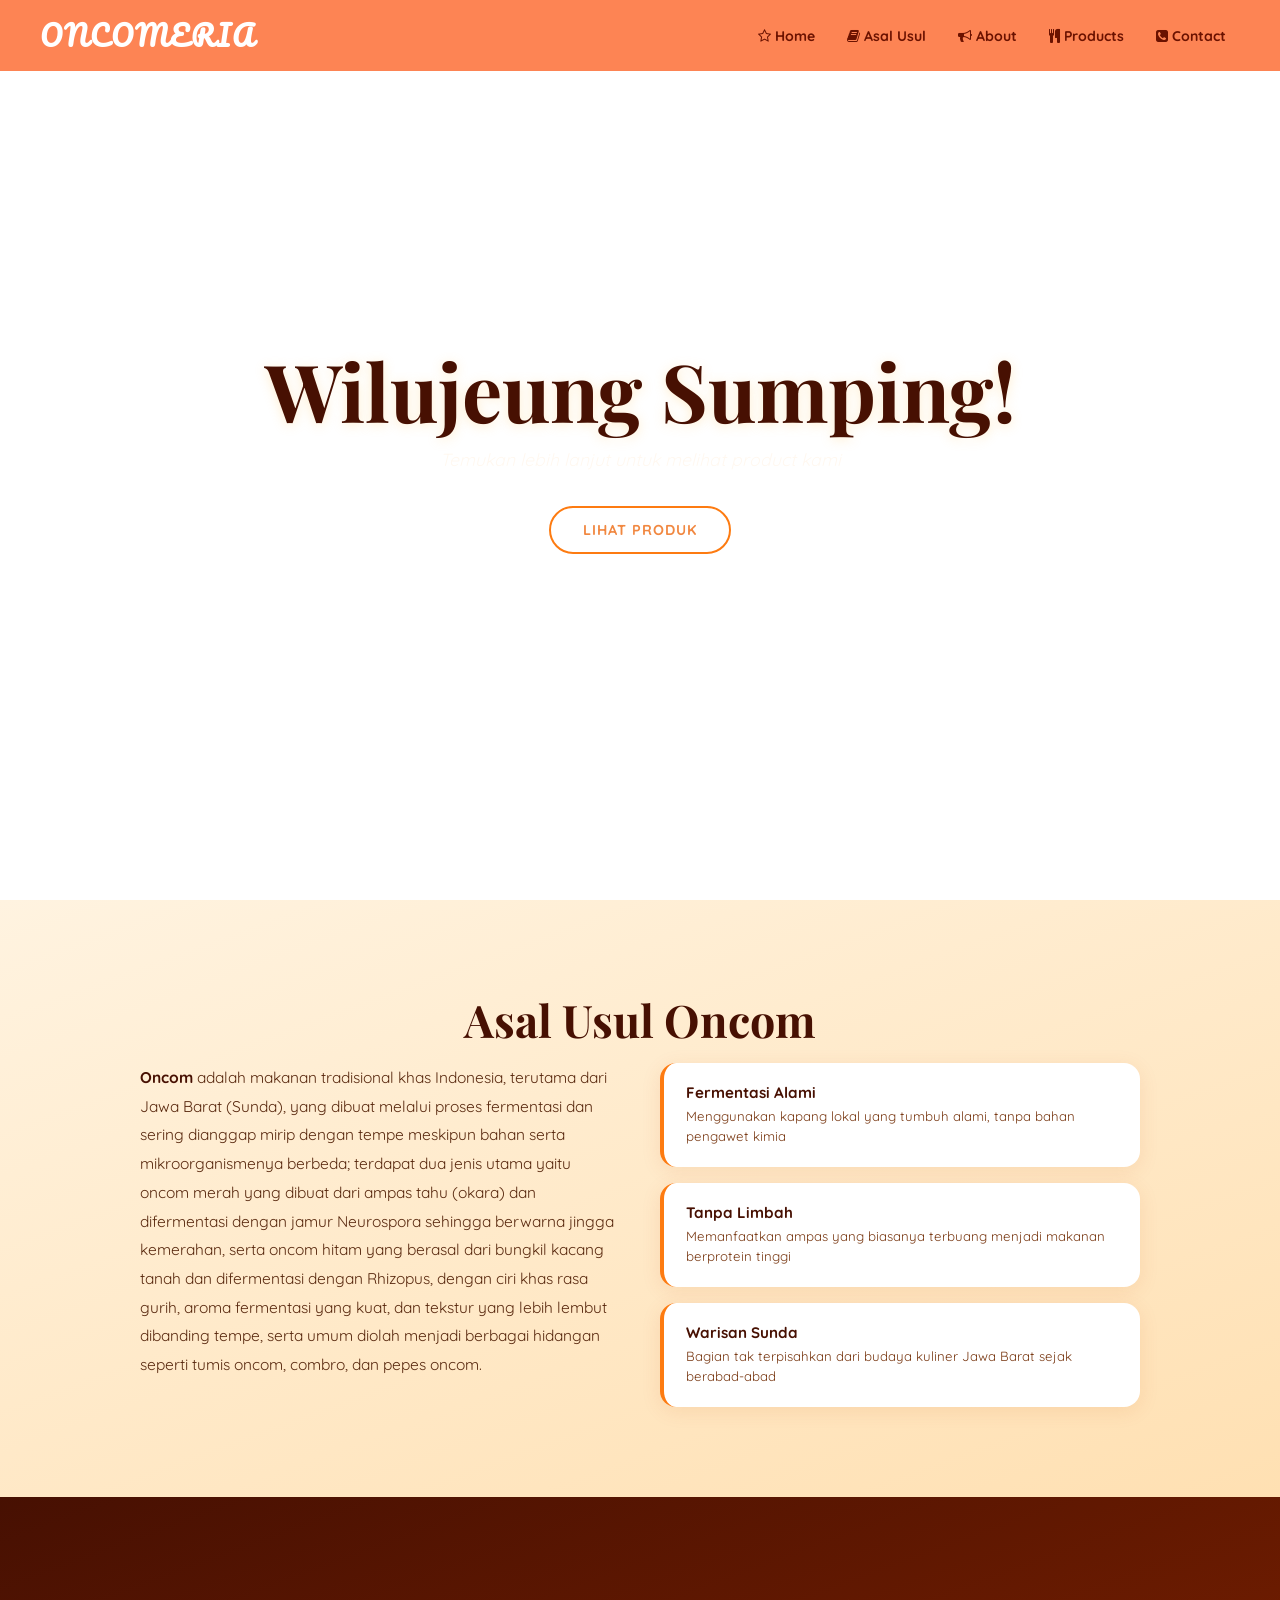
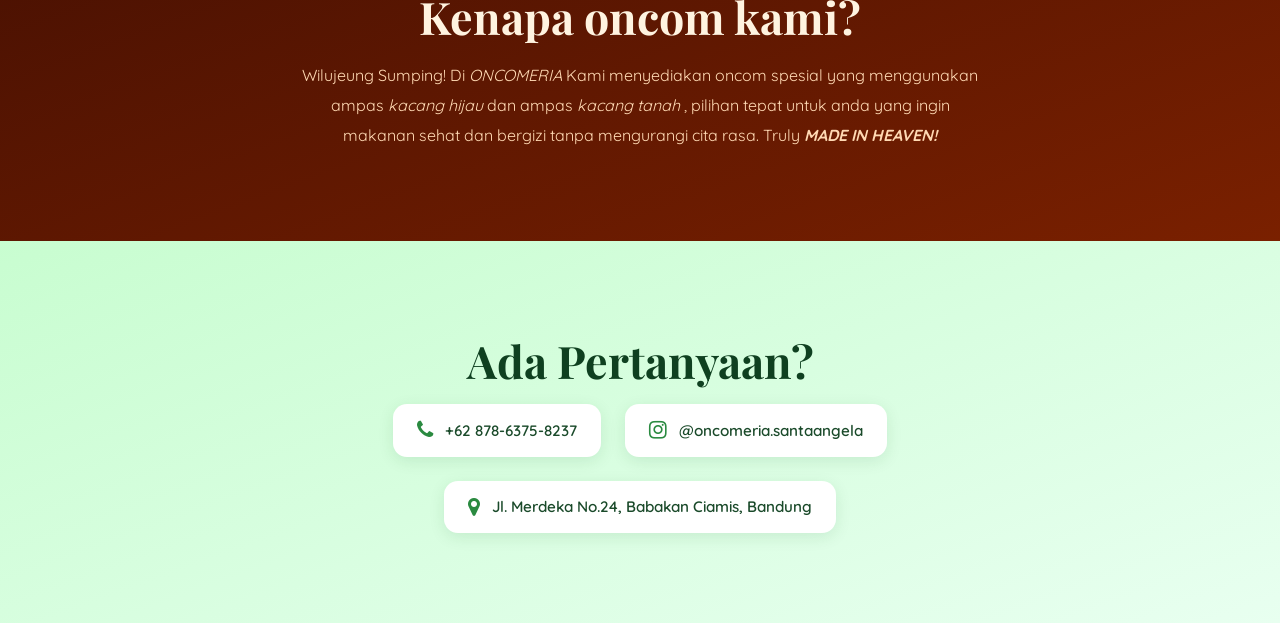
==== index.html @ c12b8b04 "Add files via upload" ====
<!DOCTYPE html>
<html lang="id">
<head>
  <meta charset="UTF-8">
  <meta name="viewport" content="width=device-width, initial-scale=1.0">
  <title>Kiana 9c 18</title>
  <link rel="stylesheet" href="style.css">
  <link rel="stylesheet" href="https://fonts.googleapis.com/css2?family=Pacifico&family=Playfair+Display:ital,wght@0,700;1,400&family=Quicksand:wght@400;600;700&display=swap">
  <link rel="stylesheet" href="https://cdnjs.cloudflare.com/ajax/libs/font-awesome/4.7.0/css/font-awesome.min.css">
</head>
<body>

  <header>
    <nav>
      <div class="subjudul"><h1>ONCOMERIA</h1></div>
      <div class="menu">
        <a href="#home"><i class="fa fa-star-o"></i> Home</a>
        <a href="#origins"><i class="fa fa-book"></i> Asal Usul</a>
        <a href="#about"><i class="fa fa-bullhorn"></i> About</a>
        <a href="products.html"><i class="fa fa-cutlery"></i> Products</a>
        <a href="#contact"><i class="fa fa-phone-square"></i> Contact</a>
      </div>
    </nav>
  </header>

  <section id="home" class="home">
    <div class="home-content">
      <h1>Wilujeung Sumping!</h1>
      <p class="home-sub">Temukan lebih lanjut untuk melihat product kami</p>
      <div class="home-buttons">
        <a href="products.html" class="buy-button">LIHAT PRODUK</a>
      </div>
    </div>
    <div class="scroll-hint"><span></span></div>
  </section>

  <section id="origins" class="origins">
    <div class="origins-inner">
      <h2>Asal Usul Oncom</h2>
      <div class="divider"></div>
      <div class="origins-grid">
        <div class="origins-text">
          <p><strong>Oncom</strong> adalah makanan tradisional khas Indonesia, terutama dari Jawa Barat (Sunda), yang dibuat melalui proses fermentasi dan sering dianggap mirip dengan tempe meskipun bahan serta mikroorganismenya berbeda; terdapat dua jenis utama yaitu oncom merah yang dibuat dari ampas tahu (okara) dan difermentasi dengan jamur Neurospora sehingga berwarna jingga kemerahan, serta oncom hitam yang berasal dari bungkil kacang tanah dan difermentasi dengan Rhizopus, dengan ciri khas rasa gurih, aroma fermentasi yang kuat, dan tekstur yang lebih lembut dibanding tempe, serta umum diolah menjadi berbagai hidangan seperti tumis oncom, combro, dan pepes oncom.
</p>
        </div>
        <div class="origins-facts">
          <div class="fact-card">
            <h4>Fermentasi Alami</h4>
            <p>Menggunakan kapang lokal yang tumbuh alami, tanpa bahan pengawet kimia</p>
          </div>
          <div class="fact-card">

            <h4>Tanpa Limbah</h4>
            <p>Memanfaatkan ampas yang biasanya terbuang menjadi makanan berprotein tinggi</p>
          </div>
          <div class="fact-card">
            <h4>Warisan Sunda</h4>
            <p>Bagian tak terpisahkan dari budaya kuliner Jawa Barat sejak berabad-abad</p>
          </div>
        </div>
      </div>
    </div>
  </section>
  <section id="about" class="about">
    <div class="about-inner">
      <h2>Kenapa oncom kami?</h2>
      <div class="divider"></div>
      <p>Wilujeung Sumping! Di <i>ONCOMERIA</i> Kami menyediakan oncom spesial yang menggunakan ampas <i>kacang hijau</i> dan ampas <i> kacang tanah </i>, pilihan tepat untuk anda yang ingin makanan sehat dan bergizi tanpa mengurangi cita rasa. Truly <strong> <i> MADE IN HEAVEN!</i></strong></i></p>
    </div>
  </section>

  <section id="contact" class="contact">
    <div class="contact-inner">
      <h2>Ada Pertanyaan?</h2>
      <div class="divider"></div>
      <div class="contact-grid">
        <div class="contact-item"><i class="fa fa-phone"></i><span>+62 878-6375-8237</span></div>
        <div class="contact-item"><i class="fa fa-instagram"></i><span>@oncomeria.santaangela</span></div>
        <div class="contact-item"><i class="fa fa-map-marker"></i><span>Jl. Merdeka No.24, Babakan Ciamis, Bandung</span></div>
      </div>
    </div>
  </section>
</body>
</html>
---- style.css ----
*, *::before, *::after { box-sizing: border-box; margin: 0; padding: 0; }
body {
  min-height: 100vh;
  background-image: url("https://files.catbox.moe/j70pj9.png");
  background-size: cover;
  background-repeat: no-repeat;
  background-attachment: fixed;
  background-position: center;
  font-family: 'Quicksand', sans-serif;
}

nav {
  display: flex;
  justify-content: space-between;
  align-items: center;
  position: fixed;
  top: 0;
  width: 100%;
  padding: 12px 40px;
  background-color: rgb(253, 132, 84);
  z-index: 1000;
}

.subjudul h1 {
  font-family: 'Pacifico', cursive;
  color: white;
  font-size: 1.7rem;
  letter-spacing: 2px;
}

.menu {
  display: flex;
  gap: 4px;
  align-items: center;
}

.menu a {
  text-decoration: none;
  color: #6b1200;
  font-weight: 700;
  padding: 8px 14px;
  border-radius: 10px;
  transition: all 0.3s ease;
  font-size: 0.88rem;
  white-space: nowrap;
}

.menu a:hover {
  color: white;
  background: rgb(139, 40, 0);
  transform: scale(1.05);
}

section.home {
  height: 100vh;
  display: flex;
  flex-direction: column;
  justify-content: center;
  align-items: center;
  text-align: center;
  padding: 0 20px;
  position: relative;
}

.home-tagline {
  font-size: 1rem;
  letter-spacing: 4px;
  text-transform: uppercase;
  color: rgba(255, 255, 255, 0.85);
  margin-bottom: 10px;
}

.home-content h1 {
  font-size: clamp(2.5rem, 7vw, 5rem);
  font-family: 'Playfair Display', serif;
  color: #471002;
  margin-bottom: 14px;
  line-height: 1.1;
  text-shadow: 0 2px 12px rgba(255, 200, 100, 0.3);
}

.home-sub {
  font-size: 1.1rem;
  color: #fff8f0;
  margin-bottom: 36px;
  font-style: italic;
}

.home-buttons {
  display: flex;
  gap: 16px;
  justify-content: center;
  flex-wrap: wrap;
}

.buy-button {
  padding: 13px 32px;
  background-color: white;
  color: #f18841;
  font-weight: 700;
  font-family: 'Quicksand', sans-serif;
  border: 2px solid #fd7b11;
  border-radius: 30px;
  text-decoration: none;
  transition: 0.3s;
  font-size: 0.9rem;
  letter-spacing: 1px;
}

.buy-button:hover {
  background-color: #f57746;
  color: white;
  border-color: #f57746;
}

.ghost-button {
  padding: 13px 32px;
  background: rgba(255, 255, 255, 0.15);
  color: white;
  font-weight: 700;
  font-family: 'Quicksand', sans-serif;
  border: 2px solid rgba(255, 255, 255, 0.6);
  border-radius: 30px;
  text-decoration: none;
  transition: 0.3s;
  font-size: 0.9rem;
  backdrop-filter: blur(4px);
}

.ghost-button:hover {
  background: rgba(255, 255, 255, 0.3);
  border-color: white;
}

.scroll-hint {
  position: absolute;
  bottom: 30px;
  left: 50%;
  transform: translateX(-50%);
}


section h2 {
  font-family: 'Playfair Display', serif;
  font-size: clamp(1.8rem, 4vw, 2.8rem);
  margin-bottom: 14px;
}

section.origins {
  background: linear-gradient(160deg, #fff3e0 0%, #ffe0b2 100%);
  padding: 90px 20px;
  scroll-margin-top: 60px;
}

.origins-inner {
  max-width: 1000px;
  margin: 0 auto;
  text-align: center;
}

.origins-inner h2 { color: #471002; }

.origins-grid {
  display: grid;
  grid-template-columns: 1fr 1fr;
  gap: 40px;
  text-align: left;
  align-items: start;
}

.origins-text p {
  color: #5a2a10;
  font-size: 0.97rem;
  line-height: 1.85;
  margin-bottom: 16px;
}

.origins-text strong { color: #471002; font-weight: 700; }
.origins-text em { font-style: italic; color: #8b3a10; }

.origins-facts { display: flex; flex-direction: column; gap: 16px; }

.fact-card {
  background: white;
  border-radius: 16px;
  padding: 20px 22px;
  box-shadow: 0 4px 20px rgba(200, 80, 0, 0.1);
  display: flex;
  flex-direction: column;
  gap: 5px;
  border-left: 4px solid #fd7b11;
  transition: transform 0.25s;
}

.fact-card:hover { transform: translateX(5px); }
.fact-icon { font-size: 1.6rem; margin-bottom: 4px; }
.fact-card h4 { font-size: 0.95rem; font-weight: 700; color: #471002; }
.fact-card p  { font-size: 0.83rem; color: #7a3a15; line-height: 1.5; }

section.about {
  background: linear-gradient(160deg, #471002 0%, #7a2000 100%);
  padding: 90px 20px;
  scroll-margin-top: 60px;
  text-align: center;
}

.about-inner {
  max-width: 680px;
  margin: 0 auto;
}

section.about h2 { color: #fff3e0; }

.about-inner p {
  color: #ffd9b3;
  font-size: 1rem;
  line-height: 1.9;
  margin-bottom: 18px;
}

.about-inner p:last-child { margin-bottom: 0; }

section.contact {
  background: linear-gradient(160deg, #c8fdd0 0%, #e8fff0 100%);
  padding: 90px 20px;
  scroll-margin-top: 60px;
  text-align: center;
}

.contact-inner { max-width: 700px; margin: 0 auto; }
section.contact h2 { color: #0f4020; }

.contact-grid {
  display: flex;
  flex-wrap: wrap;
  justify-content: center;
  gap: 24px;
  margin-top: 10px;
}

.contact-item {
  display: flex;
  align-items: center;
  gap: 12px;
  background: white;
  border-radius: 14px;
  padding: 16px 24px;
  box-shadow: 0 4px 16px rgba(0, 80, 30, 0.1);
  font-weight: 600;
  color: #1a4a2a;
  font-size: 0.95rem;
}

.contact-item i { font-size: 1.3rem; color: #2a8a40; }


footer {
  background-color: rgb(189, 74, 8);
  height: 52px;
  display: flex;
  align-items: center;
  justify-content: center;
  color: rgba(255, 255, 255, 0.9);
  font-size: 0.82rem;
  letter-spacing: 1px;
}

@media (max-width: 768px) {
  nav { padding: 10px 16px; }
  .menu a { padding: 7px 8px; font-size: 0.78rem; }
  .origins-grid { grid-template-columns: 1fr; }
}
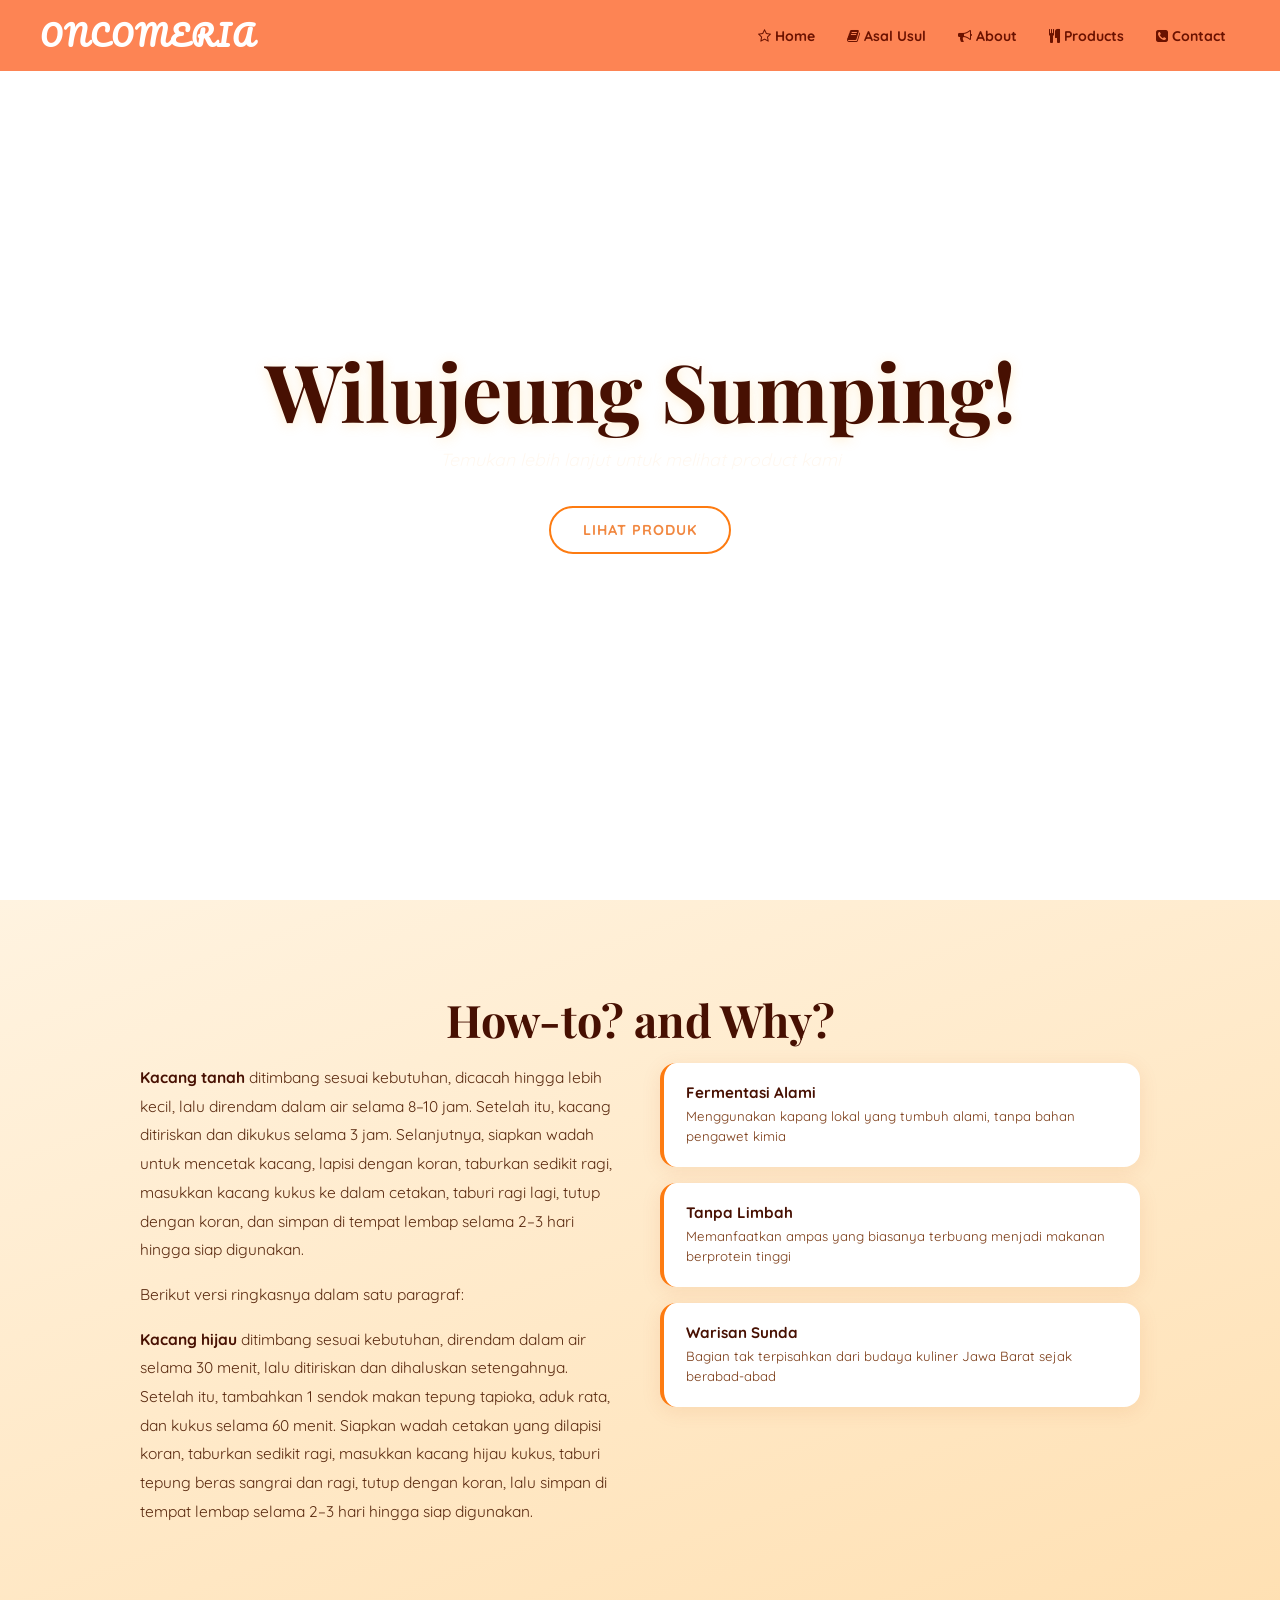
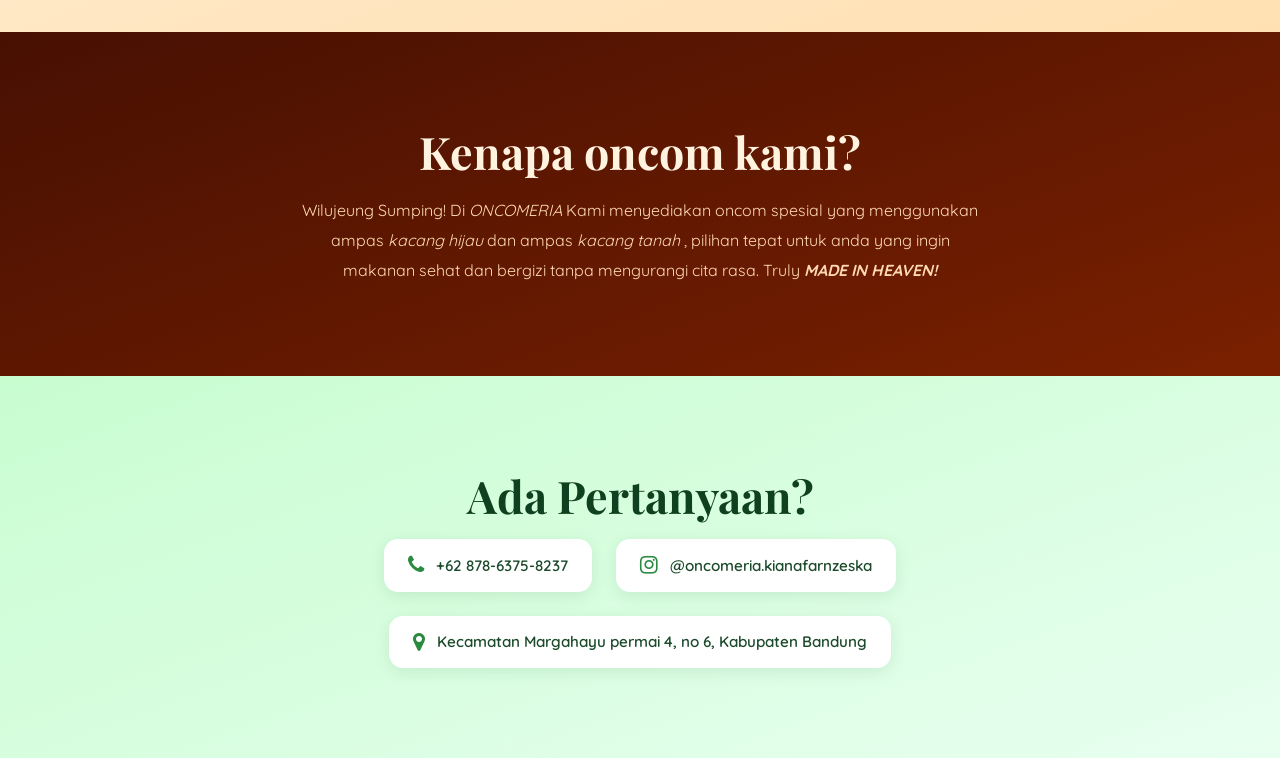
==== commit 09c799ce: "Add files via upload" ====
--- a/index.html
+++ b/index.html
@@ -36,11 +36,15 @@
 
   <section id="origins" class="origins">
     <div class="origins-inner">
-      <h2>Asal Usul Oncom</h2>
+      <h2>How-to? and Why?</h2>
       <div class="divider"></div>
       <div class="origins-grid">
         <div class="origins-text">
-          <p><strong>Oncom</strong> adalah makanan tradisional khas Indonesia, terutama dari Jawa Barat (Sunda), yang dibuat melalui proses fermentasi dan sering dianggap mirip dengan tempe meskipun bahan serta mikroorganismenya berbeda; terdapat dua jenis utama yaitu oncom merah yang dibuat dari ampas tahu (okara) dan difermentasi dengan jamur Neurospora sehingga berwarna jingga kemerahan, serta oncom hitam yang berasal dari bungkil kacang tanah dan difermentasi dengan Rhizopus, dengan ciri khas rasa gurih, aroma fermentasi yang kuat, dan tekstur yang lebih lembut dibanding tempe, serta umum diolah menjadi berbagai hidangan seperti tumis oncom, combro, dan pepes oncom.
+          <p><strong>Kacang tanah</strong> ditimbang sesuai kebutuhan, dicacah hingga lebih kecil, lalu direndam dalam air selama 8–10 jam. Setelah itu, kacang ditiriskan dan dikukus selama 3 jam. Selanjutnya, siapkan wadah untuk mencetak kacang, lapisi dengan koran, taburkan sedikit ragi, masukkan kacang kukus ke dalam cetakan, taburi ragi lagi, tutup dengan koran, dan simpan di tempat lembap selama 2–3 hari hingga siap digunakan.</p>
+</p>
+<p>Berikut versi ringkasnya dalam satu paragraf:
+
+<p><strong>Kacang hijau</strong> ditimbang sesuai kebutuhan, direndam dalam air selama 30 menit, lalu ditiriskan dan dihaluskan setengahnya. Setelah itu, tambahkan 1 sendok makan tepung tapioka, aduk rata, dan kukus selama 60 menit. Siapkan wadah cetakan yang dilapisi koran, taburkan sedikit ragi, masukkan kacang hijau kukus, taburi tepung beras sangrai dan ragi, tutup dengan koran, lalu simpan di tempat lembap selama 2–3 hari hingga siap digunakan.
 </p>
         </div>
         <div class="origins-facts">
@@ -75,8 +79,8 @@
       <div class="divider"></div>
       <div class="contact-grid">
         <div class="contact-item"><i class="fa fa-phone"></i><span>+62 878-6375-8237</span></div>
-        <div class="contact-item"><i class="fa fa-instagram"></i><span>@oncomeria.santaangela</span></div>
-        <div class="contact-item"><i class="fa fa-map-marker"></i><span>Jl. Merdeka No.24, Babakan Ciamis, Bandung</span></div>
+        <div class="contact-item"><i class="fa fa-instagram"></i><span>@oncomeria.kianafarnzeska</span></div>
+        <div class="contact-item"><i class="fa fa-map-marker"></i><span> Kecamatan Margahayu permai 4, no 6, Kabupaten Bandung</span></div>
       </div>
     </div>
   </section>
